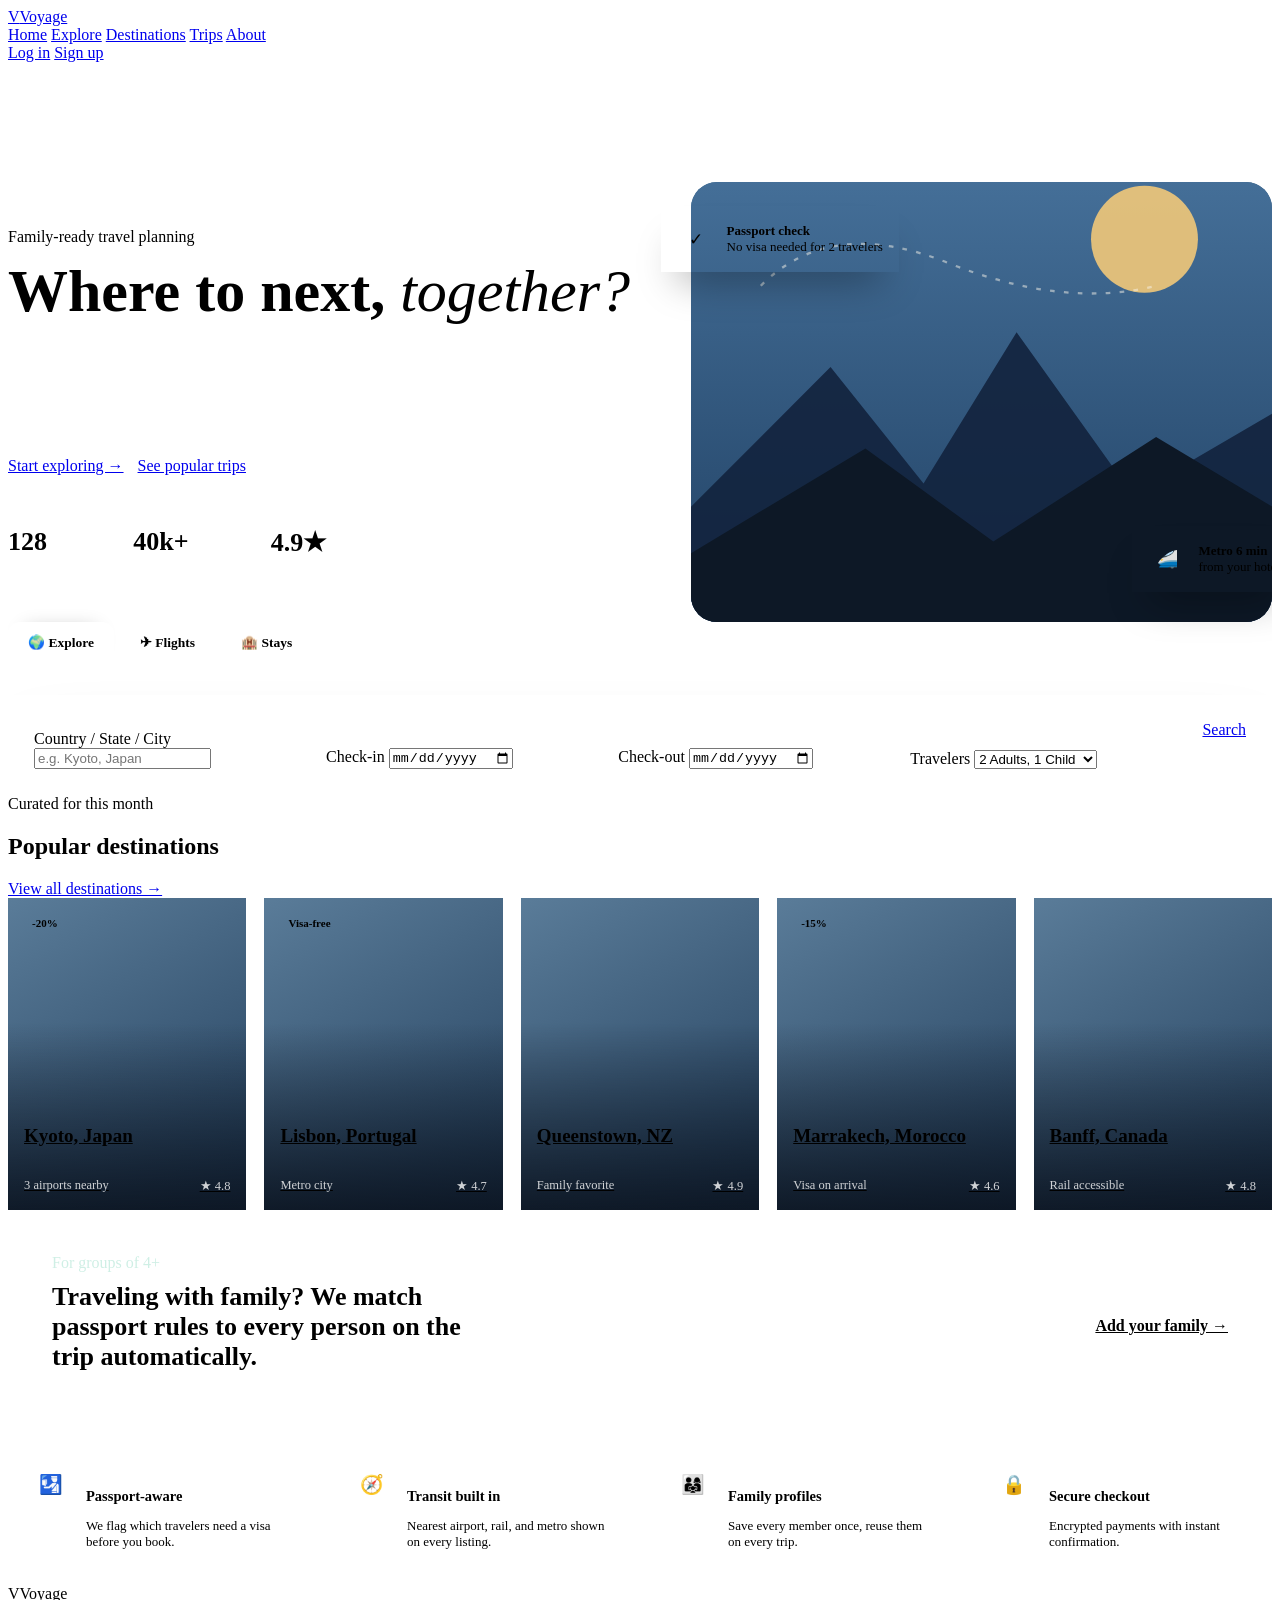
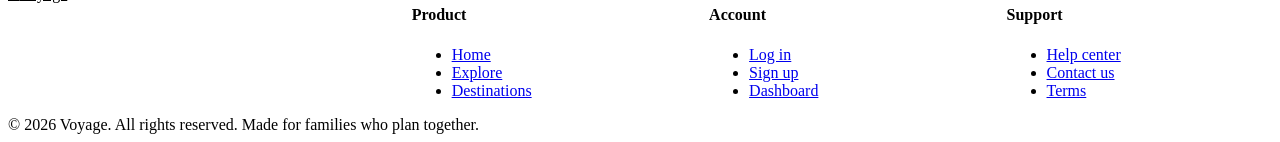
==== templates/index.html @ 645917a4 "Added user provided HTML/CSS templates" ====
<!doctype html>
<html lang="en">
<head>
<meta charset="UTF-8">
<title>Voyage — Plan trips your whole family can use</title>
<meta name="viewport" content="width=device-width, initial-scale=1.0">
<link rel="stylesheet" href="assets/styles.css">
<style>
  .hero{
    position:relative; overflow:hidden;
    background:radial-gradient(120% 100% at 80% 0%, #1B3A5C 0%, var(--ink) 55%, #0D1826 100%);
    color:var(--white); padding:120px 0 0;
  }
  .hero-grid{ display:grid; grid-template-columns:1.05fr .95fr; gap:40px; align-items:center; }
  .hero h1{ font-size:clamp(38px,5vw,60px); line-height:1.04; font-weight:600; }
  .hero h1 em{ font-style:italic; color:var(--coral); font-weight:500; }
  .hero p.lede{ font-size:17px; color:rgba(255,255,255,.68); max-width:440px; margin-top:20px; }
  .hero-cta{ display:flex; gap:14px; margin-top:34px; flex-wrap:wrap; }
  .hero-stats{ display:flex; gap:34px; margin-top:52px; }
  .hero-stats div strong{ display:block; font-family:var(--f-display); font-size:26px; }
  .hero-stats div span{ font-size:12.5px; color:rgba(255,255,255,.55); }

  .hero-art{ position:relative; height:440px; }
  .hero-photo{
    position:absolute; inset:0; border-radius:26px; overflow:hidden;
    background:linear-gradient(160deg,#3E6B8F,#1B3A5C);
  }
  .hero-photo svg{ width:100%; height:100%; }
  .float-card{
    position:absolute; background:var(--white); color:var(--ink);
    border-radius:var(--radius-m); padding:14px 16px; box-shadow:0 24px 40px -18px rgba(0,0,0,.4);
    display:flex; align-items:center; gap:12px; font-size:13px;
  }
  .float-card.f1{ top:24px; left:-30px; }
  .float-card.f2{ bottom:30px; right:-24px; }
  .float-card .dot{ width:38px; height:38px; border-radius:50%; background:var(--teal-soft); color:var(--teal); display:flex; align-items:center; justify-content:center; font-size:17px; }

  /* search panel */
  .search-panel{
    background:var(--white); border-radius:var(--radius-l); box-shadow:0 34px 70px -30px rgba(18,35,61,.4);
    padding:26px; margin-top:70px; position:relative; z-index:5;
    display:grid; grid-template-columns:repeat(4,1fr) auto; gap:16px; align-items:end;
    border:1px solid var(--line);
  }
  .search-tabs{ display:flex; gap:6px; margin-bottom:-52px; }
  .search-tab{
    background:var(--white); color:var(--ink-soft); font-weight:700; font-size:13.5px;
    padding:12px 20px 26px; border-radius:12px 12px 0 0; border:1px solid var(--line); border-bottom:none;
    display:flex; align-items:center; gap:7px;
  }
  .search-tab.active{ color:var(--ink); background:var(--white); box-shadow:0 -10px 20px -18px rgba(0,0,0,.3); }

  .destinations-grid{
    display:grid; grid-template-columns:repeat(5,1fr); gap:18px;
  }
  .dest-card{
    position:relative; border-radius:var(--radius-m); overflow:hidden; height:280px;
    color:var(--white); background:linear-gradient(180deg, transparent 40%, rgba(10,18,30,.88) 100%), linear-gradient(150deg,#5A7C99,#233F5C);
    display:flex; flex-direction:column; justify-content:flex-end; padding:16px;
    transition:transform .3s var(--ease);
  }
  .dest-card:hover{ transform:translateY(-6px); }
  .dest-card .save-badge{
    position:absolute; top:14px; left:14px; background:var(--coral); color:var(--white);
    font-family:var(--f-mono); font-size:11px; font-weight:600; padding:5px 10px; border-radius:100px;
  }
  .dest-card h4{ font-size:19px; }
  .dest-card .meta{ display:flex; justify-content:space-between; align-items:center; margin-top:6px; font-size:12.5px; color:rgba(255,255,255,.8); }

  .promo-strip{
    background:linear-gradient(120deg,var(--teal) 0%, #1F6B5C 100%); color:var(--white);
    border-radius:var(--radius-l); padding:44px; display:flex; justify-content:space-between; align-items:center; gap:30px;
  }
  .promo-strip h3{ font-size:26px; max-width:420px; }

  .trust-row{ display:grid; grid-template-columns:repeat(4,1fr); gap:20px; }
  .trust-item{ display:flex; gap:14px; align-items:flex-start; padding:22px; border:1px solid var(--line); border-radius:var(--radius-m); background:var(--white); }
  .trust-item .ic{ width:42px; height:42px; border-radius:10px; background:var(--paper-2); display:flex; align-items:center; justify-content:center; font-size:19px; flex-shrink:0; }
  .trust-item h5{ font-size:14.5px; margin-bottom:4px; font-family:var(--f-body); }
  .trust-item p{ font-size:13px; color:var(--ink-soft); }

  @media (max-width:980px){
    .hero-grid{ grid-template-columns:1fr; }
    .hero-art{ display:none; }
    .search-panel{ grid-template-columns:1fr 1fr; margin-top:32px; }
    .search-tabs{ display:none; }
    .destinations-grid{ grid-template-columns:repeat(2,1fr); }
    .trust-row{ grid-template-columns:1fr 1fr; }
    .promo-strip{ flex-direction:column; text-align:center; }
  }
</style>
</head>
<body>

<nav class="nav">
  <div class="nav-inner">
    <a href="index.html" class="brand"><span class="mark">V</span>Voyage</a>
    <div class="nav-links">
      <a href="index.html" class="active">Home</a>
      <a href="search-results.html">Explore</a>
      <a href="destination-details.html">Destinations</a>
      <a href="#">Trips</a>
      <a href="#">About</a>
    </div>
    <div class="nav-actions">
      <a href="login.html" class="btn btn-ghost btn-sm">Log in</a>
      <a href="signup.html" class="btn btn-primary btn-sm">Sign up</a>
    </div>
  </div>
</nav>

<header class="hero">
  <div class="container">
    <div class="hero-grid">
      <div>
        <span class="eyebrow">Family-ready travel planning</span>
        <h1 style="margin-top:14px;">Where to next, <em>together?</em></h1>
        <p class="lede">Search any city, country, or landmark and get transit routes, family-friendly stays, and passport requirements bundled into one trip.</p>
        <div class="hero-cta">
          <a href="search-results.html" class="btn btn-primary">Start exploring →</a>
          <a href="#popular" class="btn btn-outline-light">See popular trips</a>
        </div>
        <div class="hero-stats">
          <div><strong>128</strong><span>Countries covered</span></div>
          <div><strong>40k+</strong><span>Family trips planned</span></div>
          <div><strong>4.9★</strong><span>Traveler rating</span></div>
        </div>
      </div>
      <div class="hero-art">
        <div class="hero-photo">
          <svg viewBox="0 0 500 500" preserveAspectRatio="xMidYMid slice">
            <defs>
              <linearGradient id="sky" x1="0" y1="0" x2="0" y2="1">
                <stop offset="0%" stop-color="#4A76A0"/>
                <stop offset="100%" stop-color="#1B3A5C"/>
              </linearGradient>
            </defs>
            <rect width="500" height="500" fill="url(#sky)"/>
            <polygon points="0,340 120,220 200,320 280,190 380,330 500,260 500,500 0,500" fill="#12233D" opacity="0.9"/>
            <polygon points="0,380 150,290 260,370 400,280 500,340 500,500 0,500" fill="#0D1826"/>
            <circle cx="390" cy="110" r="46" fill="#F1C879" opacity="0.9"/>
            <g opacity="0.5" stroke="#F7F3EA" stroke-width="2" fill="none">
              <path d="M60 150 Q120 90 220 130 T400 150" stroke-dasharray="4 8"/>
            </g>
          </svg>
        </div>
        <div class="float-card f1"><div class="dot">✓</div><div><strong>Passport check</strong><br>No visa needed for 2 travelers</div></div>
        <div class="float-card f2"><div class="dot">🚄</div><div><strong>Metro 6 min</strong><br>from your hotel</div></div>
      </div>
    </div>

    <div class="search-tabs">
      <div class="search-tab active">🌍 Explore</div>
      <div class="search-tab">✈ Flights</div>
      <div class="search-tab">🏨 Stays</div>
    </div>
    <div class="search-panel">
      <div class="field">
        <label>Country / State / City</label>
        <input type="text" placeholder="e.g. Kyoto, Japan">
      </div>
      <div class="field">
        <label>Check-in</label>
        <input type="date">
      </div>
      <div class="field">
        <label>Check-out</label>
        <input type="date">
      </div>
      <div class="field">
        <label>Travelers</label>
        <select><option>2 Adults, 1 Child</option><option>1 Adult</option><option>Add family group</option></select>
      </div>
      <a href="search-results.html" class="btn btn-primary" style="height:48px;">Search</a>
    </div>
  </div>
</header>

<main>
  <section class="section" id="popular">
    <div class="container">
      <div class="section-head">
        <div>
          <span class="eyebrow">Curated for this month</span>
          <h2>Popular destinations</h2>
        </div>
        <a href="search-results.html" class="more">View all destinations →</a>
      </div>
      <div class="destinations-grid">
        <a class="dest-card" href="destination-details.html"><span class="save-badge">-20%</span><h4>Kyoto, Japan</h4><div class="meta"><span>3 airports nearby</span><span class="rating">★ 4.8</span></div></a>
        <a class="dest-card" href="destination-details.html"><span class="save-badge">Visa-free</span><h4>Lisbon, Portugal</h4><div class="meta"><span>Metro city</span><span class="rating">★ 4.7</span></div></a>
        <a class="dest-card" href="destination-details.html"><h4>Queenstown, NZ</h4><div class="meta"><span>Family favorite</span><span class="rating">★ 4.9</span></div></a>
        <a class="dest-card" href="destination-details.html"><span class="save-badge">-15%</span><h4>Marrakech, Morocco</h4><div class="meta"><span>Visa on arrival</span><span class="rating">★ 4.6</span></div></a>
        <a class="dest-card" href="destination-details.html"><h4>Banff, Canada</h4><div class="meta"><span>Rail accessible</span><span class="rating">★ 4.8</span></div></a>
      </div>
    </div>
  </section>

  <section class="section-tight">
    <div class="container">
      <div class="promo-strip">
        <div>
          <span class="eyebrow" style="color:#CFEFE5;">For groups of 4+</span>
          <h3 style="margin-top:10px;">Traveling with family? We match passport rules to every person on the trip automatically.</h3>
        </div>
        <a href="signup.html" class="btn" style="background:var(--white); color:var(--teal); font-weight:800;">Add your family →</a>
      </div>
    </div>
  </section>

  <section class="section-tight">
    <div class="container">
      <div class="trust-row">
        <div class="trust-item"><div class="ic">🛂</div><div><h5>Passport-aware</h5><p>We flag which travelers need a visa before you book.</p></div></div>
        <div class="trust-item"><div class="ic">🧭</div><div><h5>Transit built in</h5><p>Nearest airport, rail, and metro shown on every listing.</p></div></div>
        <div class="trust-item"><div class="ic">👨‍👩‍👧</div><div><h5>Family profiles</h5><p>Save every member once, reuse them on every trip.</p></div></div>
        <div class="trust-item"><div class="ic">🔒</div><div><h5>Secure checkout</h5><p>Encrypted payments with instant confirmation.</p></div></div>
      </div>
    </div>
  </section>
</main>

<footer class="footer">
  <div class="container" style="display:grid; grid-template-columns:1.4fr 1fr 1fr 1fr; gap:32px;">
    <div>
      <a href="index.html" class="brand" style="color:var(--white);"><span class="mark">V</span>Voyage</a>
      <p style="margin-top:14px; font-size:13.5px; max-width:260px; color:rgba(255,255,255,.55);">Trip planning that accounts for every passport in your family.</p>
    </div>
    <div><h4>Product</h4><ul><li><a href="index.html">Home</a></li><li><a href="search-results.html">Explore</a></li><li><a href="destination-details.html">Destinations</a></li></ul></div>
    <div><h4>Account</h4><ul><li><a href="login.html">Log in</a></li><li><a href="signup.html">Sign up</a></li><li><a href="dashboard.html">Dashboard</a></li></ul></div>
    <div><h4>Support</h4><ul><li><a href="#">Help center</a></li><li><a href="#">Contact us</a></li><li><a href="#">Terms</a></li></ul></div>
  </div>
  <div class="container footer-bottom">
    <span>© 2026 Voyage. All rights reserved.</span>
    <span>Made for families who plan together.</span>
  </div>
</footer>

</body>
</html>
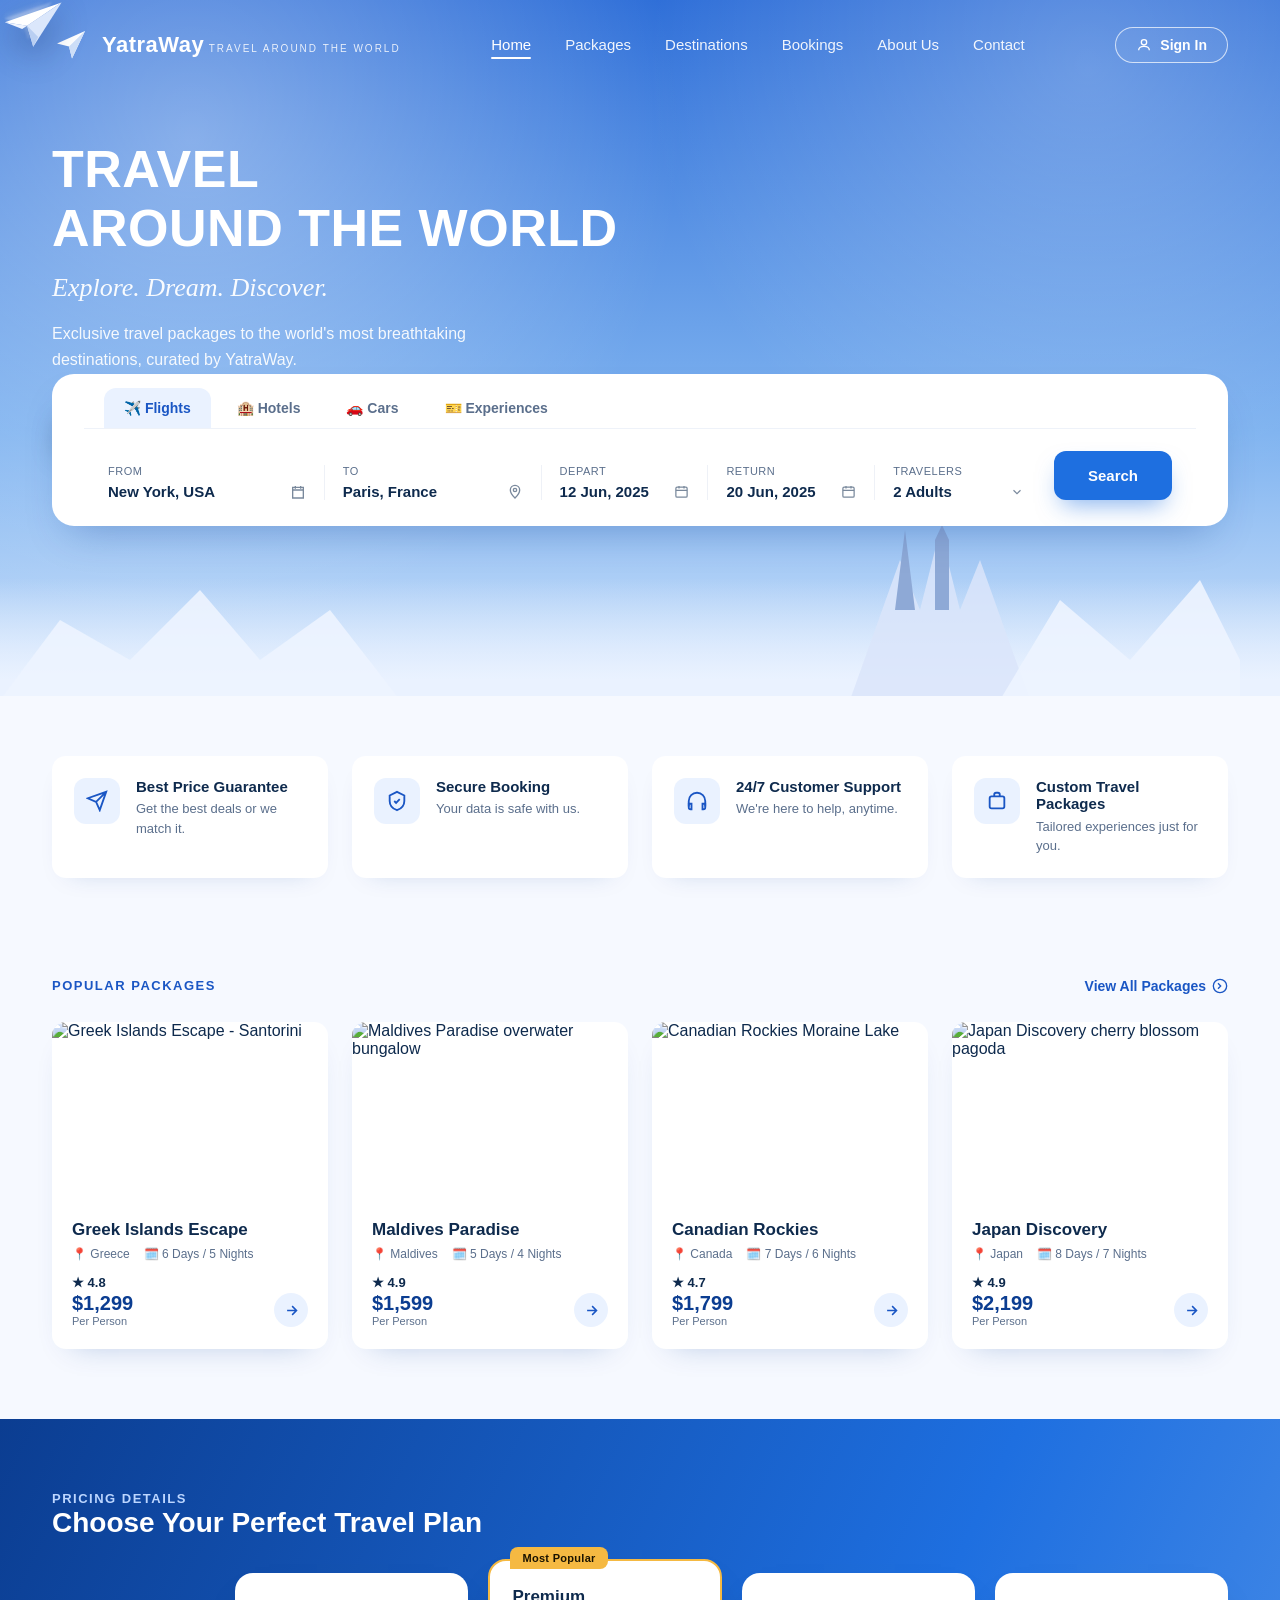
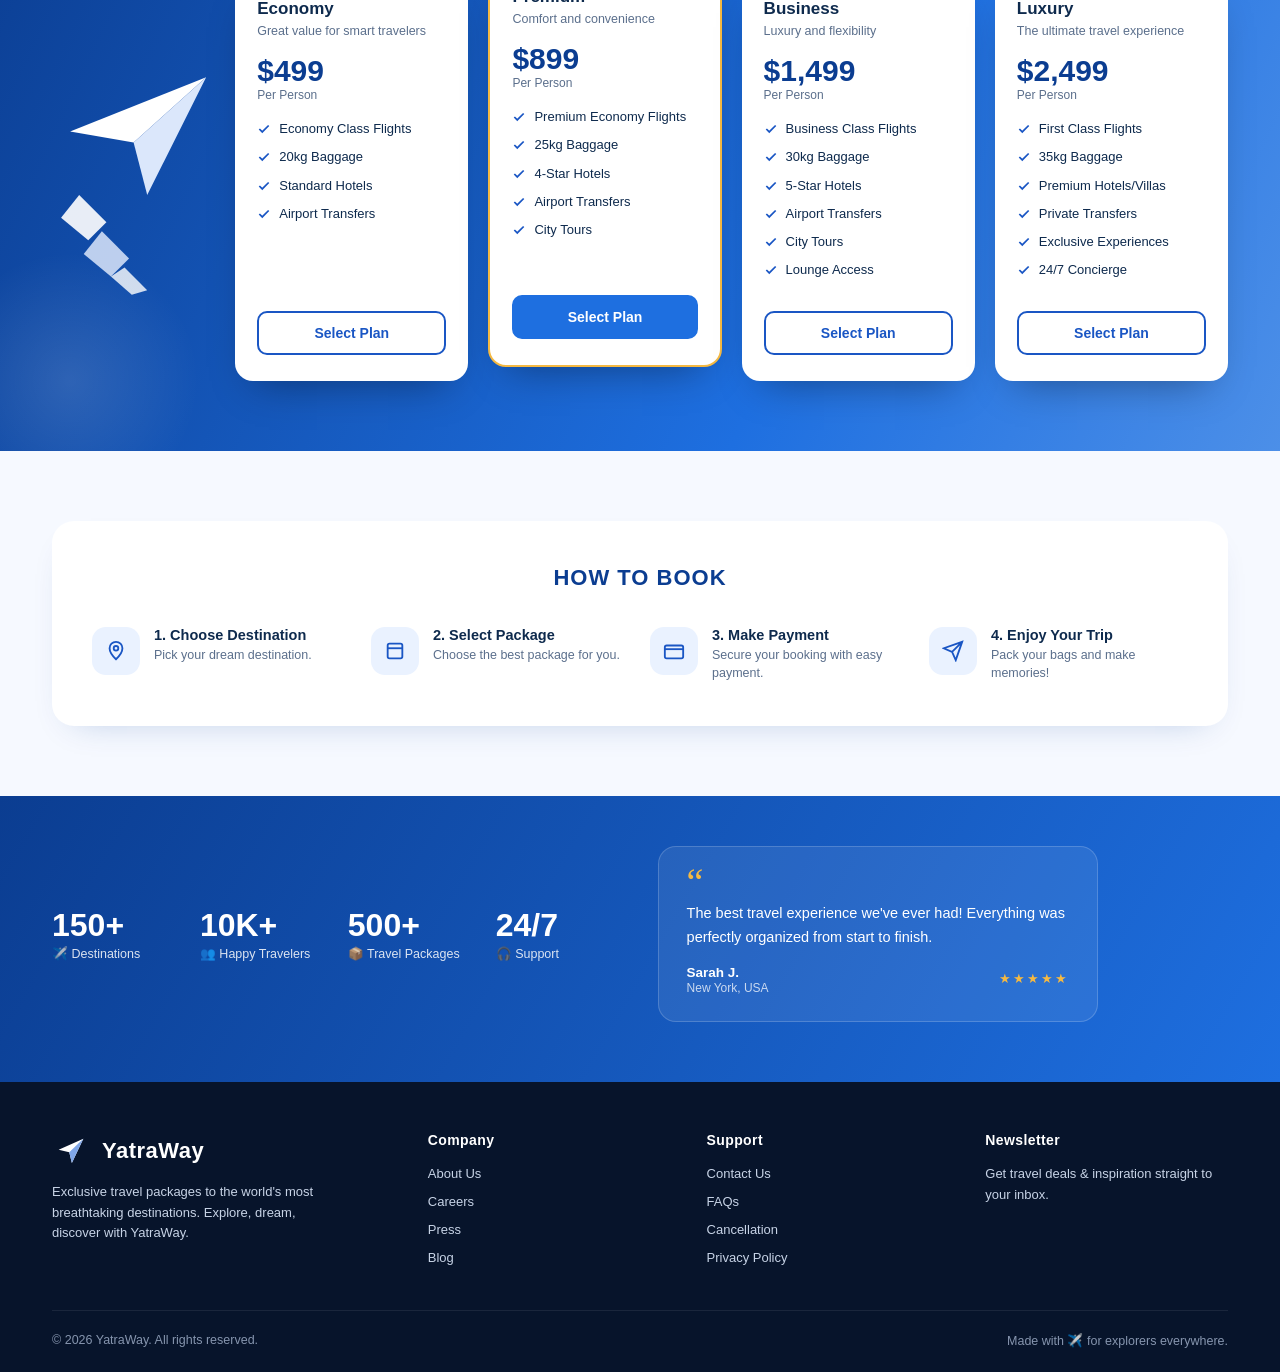
==== commit e39973a0: "Update index.html and add booking.html" ====
--- a/templates/index.html
+++ b/templates/index.html
@@ -1,240 +1,1776 @@
-<!doctype html>
+<!DOCTYPE html>
 <html lang="en">
+
 <head>
-<meta charset="UTF-8">
-<title>Voyage — Plan trips your whole family can use</title>
-<meta name="viewport" content="width=device-width, initial-scale=1.0">
-<link rel="stylesheet" href="assets/styles.css">
-<style>
-  .hero{
-    position:relative; overflow:hidden;
-    background:radial-gradient(120% 100% at 80% 0%, #1B3A5C 0%, var(--ink) 55%, #0D1826 100%);
-    color:var(--white); padding:120px 0 0;
-  }
-  .hero-grid{ display:grid; grid-template-columns:1.05fr .95fr; gap:40px; align-items:center; }
-  .hero h1{ font-size:clamp(38px,5vw,60px); line-height:1.04; font-weight:600; }
-  .hero h1 em{ font-style:italic; color:var(--coral); font-weight:500; }
-  .hero p.lede{ font-size:17px; color:rgba(255,255,255,.68); max-width:440px; margin-top:20px; }
-  .hero-cta{ display:flex; gap:14px; margin-top:34px; flex-wrap:wrap; }
-  .hero-stats{ display:flex; gap:34px; margin-top:52px; }
-  .hero-stats div strong{ display:block; font-family:var(--f-display); font-size:26px; }
-  .hero-stats div span{ font-size:12.5px; color:rgba(255,255,255,.55); }
-
-  .hero-art{ position:relative; height:440px; }
-  .hero-photo{
-    position:absolute; inset:0; border-radius:26px; overflow:hidden;
-    background:linear-gradient(160deg,#3E6B8F,#1B3A5C);
-  }
-  .hero-photo svg{ width:100%; height:100%; }
-  .float-card{
-    position:absolute; background:var(--white); color:var(--ink);
-    border-radius:var(--radius-m); padding:14px 16px; box-shadow:0 24px 40px -18px rgba(0,0,0,.4);
-    display:flex; align-items:center; gap:12px; font-size:13px;
-  }
-  .float-card.f1{ top:24px; left:-30px; }
-  .float-card.f2{ bottom:30px; right:-24px; }
-  .float-card .dot{ width:38px; height:38px; border-radius:50%; background:var(--teal-soft); color:var(--teal); display:flex; align-items:center; justify-content:center; font-size:17px; }
-
-  /* search panel */
-  .search-panel{
-    background:var(--white); border-radius:var(--radius-l); box-shadow:0 34px 70px -30px rgba(18,35,61,.4);
-    padding:26px; margin-top:70px; position:relative; z-index:5;
-    display:grid; grid-template-columns:repeat(4,1fr) auto; gap:16px; align-items:end;
-    border:1px solid var(--line);
-  }
-  .search-tabs{ display:flex; gap:6px; margin-bottom:-52px; }
-  .search-tab{
-    background:var(--white); color:var(--ink-soft); font-weight:700; font-size:13.5px;
-    padding:12px 20px 26px; border-radius:12px 12px 0 0; border:1px solid var(--line); border-bottom:none;
-    display:flex; align-items:center; gap:7px;
-  }
-  .search-tab.active{ color:var(--ink); background:var(--white); box-shadow:0 -10px 20px -18px rgba(0,0,0,.3); }
-
-  .destinations-grid{
-    display:grid; grid-template-columns:repeat(5,1fr); gap:18px;
-  }
-  .dest-card{
-    position:relative; border-radius:var(--radius-m); overflow:hidden; height:280px;
-    color:var(--white); background:linear-gradient(180deg, transparent 40%, rgba(10,18,30,.88) 100%), linear-gradient(150deg,#5A7C99,#233F5C);
-    display:flex; flex-direction:column; justify-content:flex-end; padding:16px;
-    transition:transform .3s var(--ease);
-  }
-  .dest-card:hover{ transform:translateY(-6px); }
-  .dest-card .save-badge{
-    position:absolute; top:14px; left:14px; background:var(--coral); color:var(--white);
-    font-family:var(--f-mono); font-size:11px; font-weight:600; padding:5px 10px; border-radius:100px;
-  }
-  .dest-card h4{ font-size:19px; }
-  .dest-card .meta{ display:flex; justify-content:space-between; align-items:center; margin-top:6px; font-size:12.5px; color:rgba(255,255,255,.8); }
-
-  .promo-strip{
-    background:linear-gradient(120deg,var(--teal) 0%, #1F6B5C 100%); color:var(--white);
-    border-radius:var(--radius-l); padding:44px; display:flex; justify-content:space-between; align-items:center; gap:30px;
-  }
-  .promo-strip h3{ font-size:26px; max-width:420px; }
-
-  .trust-row{ display:grid; grid-template-columns:repeat(4,1fr); gap:20px; }
-  .trust-item{ display:flex; gap:14px; align-items:flex-start; padding:22px; border:1px solid var(--line); border-radius:var(--radius-m); background:var(--white); }
-  .trust-item .ic{ width:42px; height:42px; border-radius:10px; background:var(--paper-2); display:flex; align-items:center; justify-content:center; font-size:19px; flex-shrink:0; }
-  .trust-item h5{ font-size:14.5px; margin-bottom:4px; font-family:var(--f-body); }
-  .trust-item p{ font-size:13px; color:var(--ink-soft); }
-
-  @media (max-width:980px){
-    .hero-grid{ grid-template-columns:1fr; }
-    .hero-art{ display:none; }
-    .search-panel{ grid-template-columns:1fr 1fr; margin-top:32px; }
-    .search-tabs{ display:none; }
-    .destinations-grid{ grid-template-columns:repeat(2,1fr); }
-    .trust-row{ grid-template-columns:1fr 1fr; }
-    .promo-strip{ flex-direction:column; text-align:center; }
-  }
-</style>
+  <meta charset="UTF-8">
+  <meta name="viewport" content="width=device-width, initial-scale=1.0">
+  <title>YatraWay — Travel Around the World</title>
+  <style>
+    :root {
+      --blue-deep: #0b3d91;
+      --blue: #1a56c4;
+      --blue-bright: #1e6fe0;
+      --blue-light: #eaf2ff;
+      --sky-top: #2f6fd8;
+      --sky-bottom: #7fb3f0;
+      --white: #ffffff;
+      --ink: #0e2a4d;
+      --ink-soft: #5b6f8c;
+      --gold: #f5b942;
+      --radius-lg: 22px;
+      --radius-md: 14px;
+      --shadow: 0 20px 40px -18px rgba(11, 61, 145, 0.35);
+      --font-display: 'Poppins', 'Segoe UI', sans-serif;
+      --font-body: 'Inter', 'Segoe UI', sans-serif;
+    }
+
+    * {
+      box-sizing: border-box;
+      margin: 0;
+      padding: 0;
+    }
+
+    html {
+      scroll-behavior: smooth;
+    }
+
+    body {
+      font-family: var(--font-body);
+      color: var(--ink);
+      background: #f6f9ff;
+      -webkit-font-smoothing: antialiased;
+      overflow-x: hidden;
+    }
+
+    img {
+      max-width: 100%;
+      display: block;
+    }
+
+    a {
+      text-decoration: none;
+      color: inherit;
+    }
+
+    ul {
+      list-style: none;
+    }
+
+    button {
+      font-family: inherit;
+      cursor: pointer;
+      border: none;
+    }
+
+    /* ============ GLOBAL PAPER PLANE — flies across the whole page ============ */
+    .page-plane-layer {
+      position: fixed;
+      inset: 0;
+      pointer-events: none;
+      z-index: 200;
+      overflow: hidden;
+    }
+
+    .page-plane {
+      position: absolute;
+      top: 0;
+      left: 0;
+      width: 64px;
+      animation: flyAcrossPage 18s linear infinite;
+      will-change: transform;
+    }
+
+    .page-plane .plane-inner {
+      animation: planeBank 1.3s ease-in-out infinite;
+      transform-origin: 50% 50%;
+    }
+
+    .page-plane.main {
+      filter: drop-shadow(0 12px 16px rgba(11, 30, 70, 0.35));
+    }
+
+    .page-plane.ghost1 {
+      width: 54px;
+      opacity: 0.32;
+      filter: blur(1px);
+      animation-delay: -0.55s;
+    }
+
+    .page-plane.ghost2 {
+      width: 46px;
+      opacity: 0.14;
+      filter: blur(2px);
+      animation-delay: -1.05s;
+    }
+
+    @keyframes flyAcrossPage {
+      0% {
+        transform: translate(-16vw, 78vh) rotate(-20deg) scale(0.55);
+        opacity: 0;
+      }
+
+      8% {
+        opacity: 1;
+      }
+
+      28% {
+        transform: translate(28vw, 18vh) rotate(8deg) scale(0.95);
+      }
+
+      50% {
+        transform: translate(58vw, 52vh) rotate(-12deg) scale(1.05);
+      }
+
+      72% {
+        transform: translate(84vw, 12vh) rotate(10deg) scale(0.9);
+      }
+
+      92% {
+        opacity: 1;
+      }
+
+      100% {
+        transform: translate(118vw, 68vh) rotate(-16deg) scale(0.5);
+        opacity: 0;
+      }
+    }
+
+    @keyframes planeBank {
+
+      0%,
+      100% {
+        transform: rotate(0deg) translateY(0);
+      }
+
+      50% {
+        transform: rotate(5deg) translateY(-3px);
+      }
+    }
+
+    @media (max-width:640px) {
+      .page-plane {
+        width: 46px;
+      }
+
+      .page-plane.ghost1 {
+        width: 38px;
+      }
+
+      .page-plane.ghost2 {
+        width: 32px;
+      }
+    }
+
+    @media (prefers-reduced-motion: reduce) {
+
+      .page-plane,
+      .page-plane .plane-inner {
+        animation: none;
+        display: none;
+      }
+    }
+
+    .container {
+      width: 100%;
+      max-width: 1240px;
+      margin: 0 auto;
+      padding: 0 32px;
+    }
+
+    h1,
+    h2,
+    h3,
+    h4 {
+      font-family: var(--font-display);
+      font-weight: 700;
+      line-height: 1.15;
+    }
+
+    /* ---------- HERO ---------- */
+    .hero {
+      position: relative;
+      background:
+        linear-gradient(180deg, var(--sky-top) 0%, var(--sky-bottom) 62%, #cfe3fb 100%);
+      padding-bottom: 170px;
+      overflow: hidden;
+    }
+
+    .hero::before {
+      content: "";
+      position: absolute;
+      inset: 0;
+      background-image: radial-gradient(circle at 15% 20%, rgba(255, 255, 255, 0.35) 0, transparent 40%),
+        radial-gradient(circle at 85% 10%, rgba(255, 255, 255, 0.25) 0, transparent 35%);
+      pointer-events: none;
+    }
+
+    /* Navbar */
+    .navbar {
+      display: flex;
+      align-items: center;
+      justify-content: space-between;
+      padding: 26px 32px 10px;
+      max-width: 1240px;
+      margin: 0 auto;
+      position: relative;
+      z-index: 5;
+    }
+
+    .brand {
+      display: flex;
+      align-items: center;
+      gap: 12px;
+      color: #fff;
+    }
+
+    .brand .logo-mark {
+      width: 38px;
+      height: 38px;
+      display: flex;
+      align-items: center;
+      justify-content: center;
+    }
+
+    .brand-text .name {
+      font-family: var(--font-display);
+      font-size: 22px;
+      font-weight: 700;
+      letter-spacing: 0.5px;
+      line-height: 1;
+    }
+
+    .brand-text .tagline {
+      font-size: 10px;
+      letter-spacing: 2px;
+      opacity: 0.85;
+      text-transform: uppercase;
+    }
+
+    .nav-links {
+      display: flex;
+      align-items: center;
+      gap: 34px;
+    }
+
+    .nav-links a {
+      color: #fff;
+      font-size: 15px;
+      font-weight: 500;
+      opacity: 0.92;
+      position: relative;
+      padding-bottom: 6px;
+    }
+
+    .nav-links a.active {
+      opacity: 1;
+    }
+
+    .nav-links a.active::after {
+      content: "";
+      position: absolute;
+      left: 0;
+      right: 0;
+      bottom: 0;
+      height: 2px;
+      background: #fff;
+      border-radius: 2px;
+    }
+
+    .signin-btn {
+      display: flex;
+      align-items: center;
+      gap: 8px;
+      color: #fff;
+      border: 1.5px solid rgba(255, 255, 255, 0.7);
+      padding: 9px 20px;
+      border-radius: 30px;
+      font-size: 14px;
+      font-weight: 600;
+      background: rgba(255, 255, 255, 0.05);
+      transition: background .2s ease;
+    }
+
+    .signin-btn:hover {
+      background: rgba(255, 255, 255, 0.18);
+    }
+
+    .nav-toggle {
+      display: none;
+      flex-direction: column;
+      gap: 5px;
+      background: none;
+      padding: 6px;
+    }
+
+    .nav-toggle span {
+      width: 24px;
+      height: 2px;
+      background: #fff;
+      border-radius: 2px;
+    }
+
+    /* Hero content */
+    .hero-inner {
+      position: relative;
+      max-width: 1240px;
+      margin: 0 auto;
+      padding: 50px 32px 0;
+      display: grid;
+      grid-template-columns: 1.05fr 1fr;
+      gap: 20px;
+      align-items: center;
+      z-index: 4;
+    }
+
+    .hero-copy {
+      color: #fff;
+    }
+
+    .hero-copy h1 {
+      font-size: 52px;
+      letter-spacing: 0.5px;
+      text-transform: uppercase;
+    }
+
+    .hero-copy .script {
+      font-family: 'Brush Script MT', cursive;
+      font-style: italic;
+      font-weight: 400;
+      font-size: 26px;
+      margin: 14px 0 18px;
+      opacity: 0.95;
+    }
+
+    .hero-copy p.lead {
+      font-size: 16px;
+      line-height: 1.6;
+      max-width: 420px;
+      opacity: 0.92;
+      margin-bottom: 30px;
+    }
+
+    .explore-btn {
+      display: inline-flex;
+      align-items: center;
+      gap: 10px;
+      background: #fff;
+      color: var(--blue-deep);
+      padding: 15px 26px;
+      border-radius: 10px;
+      font-weight: 700;
+      font-size: 14px;
+      letter-spacing: 0.3px;
+      box-shadow: 0 14px 30px -10px rgba(0, 0, 0, 0.35);
+      transition: transform .2s ease;
+    }
+
+    .explore-btn:hover {
+      transform: translateY(-3px);
+    }
+
+    /* Origami plane + landmarks scene */
+    .hero-scene {
+      position: relative;
+      height: 340px;
+      overflow: visible;
+    }
+
+    .landmarks-strip {
+      position: absolute;
+      left: 0;
+      right: 0;
+      bottom: -4px;
+      height: 230px;
+      z-index: 3;
+      pointer-events: none;
+    }
+
+    .clouds-layer {
+      position: absolute;
+      left: 0;
+      right: 0;
+      bottom: -2px;
+      height: 120px;
+      background: linear-gradient(180deg, rgba(255, 255, 255, 0) 0%, #eaf2ff 85%);
+      z-index: 2;
+    }
+
+    /* Search widget */
+    .search-widget {
+      position: relative;
+      z-index: 10;
+      max-width: 1176px;
+      margin: -90px auto 0;
+      background: #fff;
+      border-radius: var(--radius-lg);
+      box-shadow: var(--shadow);
+      overflow: hidden;
+    }
+
+    .search-tabs {
+      display: flex;
+      gap: 6px;
+      padding: 14px 20px 0;
+      border-bottom: 1px solid #eef2f9;
+    }
+
+    .search-tabs button {
+      display: flex;
+      align-items: center;
+      gap: 8px;
+      background: none;
+      padding: 12px 20px;
+      font-size: 14px;
+      font-weight: 600;
+      color: var(--ink-soft);
+      border-radius: 12px 12px 0 0;
+    }
+
+    .search-tabs button.active {
+      color: var(--blue);
+      background: var(--blue-light);
+    }
+
+    .search-fields {
+      display: grid;
+      grid-template-columns: 1.3fr 1.3fr 1fr 1fr 1fr auto;
+      gap: 0;
+      align-items: end;
+      padding: 22px 24px 26px;
+    }
+
+    .field {
+      padding: 0 18px;
+      border-right: 1px solid #eef1f7;
+    }
+
+    .field:first-child {
+      padding-left: 0;
+    }
+
+    .field label {
+      display: block;
+      font-size: 11px;
+      text-transform: uppercase;
+      letter-spacing: 0.5px;
+      color: var(--ink-soft);
+      margin-bottom: 6px;
+    }
+
+    .field .value {
+      display: flex;
+      align-items: center;
+      justify-content: space-between;
+      gap: 8px;
+      font-weight: 600;
+      font-size: 15px;
+      color: var(--ink);
+    }
+
+    .field .value svg {
+      flex-shrink: 0;
+      opacity: 0.55;
+    }
+
+    .search-btn {
+      background: var(--blue-bright);
+      color: #fff;
+      font-weight: 700;
+      font-size: 15px;
+      padding: 16px 34px;
+      border-radius: 12px;
+      margin-left: 12px;
+      white-space: nowrap;
+      box-shadow: 0 12px 24px -8px rgba(30, 111, 224, 0.55);
+      transition: background .2s ease;
+    }
+
+    .search-btn:hover {
+      background: var(--blue-deep);
+    }
+
+    /* ---------- FEATURES STRIP ---------- */
+    .features {
+      padding: 60px 0 30px;
+    }
+
+    .features-grid {
+      display: grid;
+      grid-template-columns: repeat(4, 1fr);
+      gap: 24px;
+    }
+
+    .feature-card {
+      display: flex;
+      gap: 16px;
+      align-items: flex-start;
+      background: #fff;
+      padding: 22px;
+      border-radius: var(--radius-md);
+      box-shadow: 0 10px 25px -18px rgba(11, 61, 145, 0.25);
+    }
+
+    .feature-icon {
+      width: 46px;
+      height: 46px;
+      flex-shrink: 0;
+      border-radius: 12px;
+      background: var(--blue-light);
+      display: flex;
+      align-items: center;
+      justify-content: center;
+      color: var(--blue);
+    }
+
+    .feature-card h4 {
+      font-size: 15px;
+      margin-bottom: 4px;
+    }
+
+    .feature-card p {
+      font-size: 13px;
+      color: var(--ink-soft);
+      line-height: 1.5;
+    }
+
+    /* ---------- SECTION HEADERS ---------- */
+    .section-head {
+      display: flex;
+      align-items: center;
+      justify-content: space-between;
+      margin-bottom: 28px;
+    }
+
+    .eyebrow {
+      font-size: 13px;
+      font-weight: 700;
+      letter-spacing: 1.5px;
+      color: var(--blue);
+      text-transform: uppercase;
+    }
+
+    .view-all {
+      font-size: 14px;
+      font-weight: 600;
+      color: var(--blue);
+      display: flex;
+      align-items: center;
+      gap: 6px;
+    }
+
+    /* ---------- PACKAGES ---------- */
+    .packages {
+      padding: 70px 0;
+    }
+
+    .packages-grid {
+      display: grid;
+      grid-template-columns: repeat(4, 1fr);
+      gap: 24px;
+    }
+
+    .package-card {
+      background: #fff;
+      border-radius: var(--radius-md);
+      overflow: hidden;
+      box-shadow: 0 14px 30px -20px rgba(11, 61, 145, 0.3);
+      transition: transform .25s ease, box-shadow .25s ease;
+    }
+
+    .package-card:hover {
+      transform: translateY(-6px);
+      box-shadow: 0 22px 36px -18px rgba(11, 61, 145, 0.4);
+    }
+
+    .package-media {
+      height: 180px;
+      overflow: hidden;
+    }
+
+    .package-media img {
+      width: 100%;
+      height: 100%;
+      object-fit: cover;
+      transition: transform .4s ease;
+    }
+
+    .package-card:hover .package-media img {
+      transform: scale(1.08);
+    }
+
+    .package-body {
+      padding: 18px 20px 22px;
+    }
+
+    .package-body h3 {
+      font-size: 17px;
+      margin-bottom: 8px;
+    }
+
+    .package-meta {
+      display: flex;
+      gap: 14px;
+      font-size: 12px;
+      color: var(--ink-soft);
+      margin-bottom: 14px;
+    }
+
+    .package-meta span {
+      display: flex;
+      align-items: center;
+      gap: 5px;
+    }
+
+    .package-foot {
+      display: flex;
+      align-items: flex-end;
+      justify-content: space-between;
+    }
+
+    .package-price {
+      font-size: 20px;
+      font-weight: 800;
+      color: var(--blue-deep);
+    }
+
+    .package-price small {
+      display: block;
+      font-size: 11px;
+      font-weight: 500;
+      color: var(--ink-soft);
+    }
+
+    .package-rating {
+      font-size: 13px;
+      font-weight: 700;
+      color: var(--ink);
+      display: flex;
+      align-items: center;
+      gap: 4px;
+      margin-bottom: 2px;
+    }
+
+    .package-arrow {
+      width: 34px;
+      height: 34px;
+      border-radius: 50%;
+      background: var(--blue-light);
+      color: var(--blue);
+      display: flex;
+      align-items: center;
+      justify-content: center;
+      transition: background .2s ease, color .2s ease;
+    }
+
+    .package-card:hover .package-arrow {
+      background: var(--blue);
+      color: #fff;
+    }
+
+    /* ---------- PRICING ---------- */
+    .pricing {
+      position: relative;
+      padding: 70px 0;
+      background: linear-gradient(115deg, var(--blue-deep) 0%, var(--blue-bright) 65%, #4c8fe8 100%);
+      overflow: hidden;
+    }
+
+    .pricing::before {
+      content: "";
+      position: absolute;
+      left: -60px;
+      bottom: -60px;
+      width: 260px;
+      height: 260px;
+      background: radial-gradient(circle, rgba(255, 255, 255, 0.12), transparent 70%);
+    }
+
+    .pricing-head {
+      color: #fff;
+      margin-bottom: 34px;
+    }
+
+    .pricing-head .eyebrow {
+      color: #bcd6ff;
+    }
+
+    .pricing-head h2 {
+      font-size: 28px;
+    }
+
+    .pricing-layout {
+      display: grid;
+      grid-template-columns: 0.7fr repeat(4, 1fr);
+      gap: 20px;
+      align-items: stretch;
+    }
+
+    .pricing-art {
+      display: flex;
+      align-items: center;
+      justify-content: center;
+    }
+
+    .pricing-art svg {
+      width: 100%;
+      max-width: 180px;
+    }
+
+    .price-card {
+      background: #fff;
+      border-radius: 18px;
+      padding: 26px 22px;
+      display: flex;
+      flex-direction: column;
+      box-shadow: 0 20px 40px -20px rgba(0, 0, 0, 0.4);
+      position: relative;
+    }
+
+    .price-card.popular {
+      transform: translateY(-14px);
+      border: 2px solid var(--gold);
+    }
+
+    .popular-tag {
+      position: absolute;
+      top: -14px;
+      left: 20px;
+      background: var(--gold);
+      color: #1a1300;
+      font-size: 11px;
+      font-weight: 700;
+      padding: 5px 12px;
+      border-radius: 8px 8px 8px 0;
+      letter-spacing: 0.3px;
+    }
+
+    .price-card h4 {
+      font-size: 17px;
+      margin-bottom: 4px;
+    }
+
+    .price-card .plan-desc {
+      font-size: 12.5px;
+      color: var(--ink-soft);
+      margin-bottom: 16px;
+      line-height: 1.4;
+    }
+
+    .price-card .amount {
+      font-size: 30px;
+      font-weight: 800;
+      color: var(--blue-deep);
+      line-height: 1;
+      margin-bottom: 2px;
+    }
+
+    .price-card .per {
+      font-size: 12px;
+      color: var(--ink-soft);
+      margin-bottom: 18px;
+    }
+
+    .price-card ul {
+      margin-bottom: 22px;
+      flex-grow: 1;
+    }
+
+    .price-card ul li {
+      display: flex;
+      align-items: flex-start;
+      gap: 8px;
+      font-size: 13px;
+      color: var(--ink);
+      margin-bottom: 10px;
+      line-height: 1.4;
+    }
+
+    .price-card ul li svg {
+      flex-shrink: 0;
+      margin-top: 2px;
+      color: var(--blue);
+    }
+
+    .plan-btn {
+      width: 100%;
+      padding: 12px;
+      border-radius: 10px;
+      font-weight: 700;
+      font-size: 14px;
+      border: 2px solid var(--blue);
+      background: #fff;
+      color: var(--blue);
+      transition: all .2s ease;
+    }
+
+    .plan-btn.filled {
+      background: var(--blue-bright);
+      color: #fff;
+      border-color: var(--blue-bright);
+    }
+
+    .plan-btn:hover {
+      background: var(--blue);
+      color: #fff;
+    }
+
+    /* ---------- HOW TO BOOK ---------- */
+    .how-to-book {
+      padding: 70px 0;
+    }
+
+    .how-card {
+      background: #fff;
+      border-radius: var(--radius-lg);
+      padding: 44px 40px;
+      box-shadow: 0 14px 34px -22px rgba(11, 61, 145, 0.3);
+    }
+
+    .how-card h2 {
+      text-align: center;
+      font-size: 22px;
+      letter-spacing: 1px;
+      color: var(--blue-deep);
+      margin-bottom: 36px;
+    }
+
+    .steps-row {
+      display: grid;
+      grid-template-columns: repeat(4, 1fr);
+      gap: 20px;
+      position: relative;
+    }
+
+    .step {
+      display: flex;
+      gap: 14px;
+      align-items: flex-start;
+    }
+
+    .step-icon {
+      width: 48px;
+      height: 48px;
+      border-radius: 14px;
+      background: var(--blue-light);
+      color: var(--blue);
+      display: flex;
+      align-items: center;
+      justify-content: center;
+      flex-shrink: 0;
+    }
+
+    .step h4 {
+      font-size: 14.5px;
+      margin-bottom: 4px;
+    }
+
+    .step p {
+      font-size: 12.5px;
+      color: var(--ink-soft);
+      line-height: 1.4;
+    }
+
+    /* ---------- STATS + TESTIMONIAL ---------- */
+    .stats-strip {
+      background: linear-gradient(120deg, var(--blue-deep), var(--blue-bright));
+      padding: 50px 0 60px;
+      color: #fff;
+      position: relative;
+      overflow: hidden;
+    }
+
+    .stats-layout {
+      display: grid;
+      grid-template-columns: auto 1fr;
+      gap: 50px;
+      align-items: center;
+    }
+
+    .stats-grid {
+      display: grid;
+      grid-template-columns: repeat(4, 1fr);
+      gap: 36px;
+    }
+
+    .stat {
+      text-align: left;
+    }
+
+    .stat .num {
+      font-family: var(--font-display);
+      font-size: 32px;
+      font-weight: 800;
+    }
+
+    .stat .lbl {
+      font-size: 12.5px;
+      opacity: 0.85;
+      margin-top: 2px;
+    }
+
+    .testimonial {
+      background: rgba(255, 255, 255, 0.08);
+      border: 1px solid rgba(255, 255, 255, 0.18);
+      border-radius: 18px;
+      padding: 26px 28px;
+      max-width: 440px;
+      position: relative;
+    }
+
+    .testimonial .quote-mark {
+      font-family: Georgia, serif;
+      font-size: 38px;
+      color: var(--gold);
+      line-height: 0.5;
+      display: block;
+      margin-bottom: 10px;
+    }
+
+    .testimonial p {
+      font-size: 14.5px;
+      line-height: 1.6;
+      margin-bottom: 14px;
+    }
+
+    .testimonial .author {
+      display: flex;
+      align-items: center;
+      justify-content: space-between;
+    }
+
+    .testimonial .author strong {
+      font-size: 13.5px;
+    }
+
+    .testimonial .author span {
+      font-size: 12px;
+      opacity: 0.75;
+      display: block;
+    }
+
+    .stars {
+      color: var(--gold);
+      font-size: 13px;
+      letter-spacing: 2px;
+    }
+
+    /* ---------- FOOTER ---------- */
+    footer {
+      background: #07142b;
+      color: #c7d3e6;
+      padding: 50px 0 24px;
+    }
+
+    .footer-grid {
+      display: grid;
+      grid-template-columns: 1.4fr 1fr 1fr 1fr;
+      gap: 36px;
+      padding-bottom: 34px;
+      border-bottom: 1px solid rgba(255, 255, 255, 0.08);
+    }
+
+    .footer-brand .brand {
+      color: #fff;
+      margin-bottom: 12px;
+    }
+
+    .footer-grid p {
+      font-size: 13px;
+      line-height: 1.6;
+      max-width: 280px;
+    }
+
+    .footer-grid h5 {
+      color: #fff;
+      font-size: 14px;
+      margin-bottom: 16px;
+      letter-spacing: 0.4px;
+    }
+
+    .footer-grid ul li {
+      margin-bottom: 10px;
+    }
+
+    .footer-grid ul li a {
+      font-size: 13px;
+      color: #c7d3e6;
+      transition: color .2s ease;
+    }
+
+    .footer-grid ul li a:hover {
+      color: #fff;
+    }
+
+    .footer-bottom {
+      padding-top: 22px;
+      display: flex;
+      align-items: center;
+      justify-content: space-between;
+      font-size: 12.5px;
+      color: #8695ae;
+    }
+
+    /* ---------- RESPONSIVE ---------- */
+    @media (max-width:1080px) {
+      .stats-layout {
+        grid-template-columns: 1fr;
+      }
+
+      .testimonial {
+        max-width: 100%;
+      }
+
+      .pricing-layout {
+        grid-template-columns: repeat(2, 1fr);
+      }
+
+      .pricing-art {
+        display: none;
+      }
+    }
+
+    @media (max-width:900px) {
+      .nav-links {
+        position: fixed;
+        top: 0;
+        right: 0;
+        height: 100vh;
+        width: 260px;
+        background: var(--blue-deep);
+        flex-direction: column;
+        align-items: flex-start;
+        padding: 100px 30px;
+        gap: 26px;
+        transform: translateX(100%);
+        transition: transform .3s ease;
+        z-index: 50;
+      }
+
+      .nav-links.open {
+        transform: translateX(0);
+      }
+
+      .nav-toggle {
+        display: flex;
+      }
+
+      .signin-btn {
+        display: none;
+      }
+
+      .hero-inner {
+        grid-template-columns: 1fr;
+        text-align: center;
+      }
+
+      .hero-copy p.lead {
+        margin: 0 auto 30px;
+      }
+
+      .hero-scene {
+        display: none;
+      }
+
+      .hero-copy h1 {
+        font-size: 40px;
+      }
+
+      .search-widget {
+        margin-top: 20px;
+      }
+
+      .search-fields {
+        grid-template-columns: 1fr 1fr;
+        row-gap: 18px;
+      }
+
+      .field {
+        border-right: none;
+        padding: 0;
+      }
+
+      .search-btn {
+        grid-column: 1/-1;
+        margin: 6px 0 0;
+      }
+
+      .features-grid {
+        grid-template-columns: repeat(2, 1fr);
+      }
+
+      .packages-grid {
+        grid-template-columns: repeat(2, 1fr);
+      }
+
+      .steps-row {
+        grid-template-columns: repeat(2, 1fr);
+        row-gap: 28px;
+      }
+
+      .footer-grid {
+        grid-template-columns: repeat(2, 1fr);
+      }
+    }
+
+    @media (max-width:640px) {
+      .container {
+        padding: 0 20px;
+      }
+
+      .hero-copy h1 {
+        font-size: 32px;
+      }
+
+      .features-grid {
+        grid-template-columns: 1fr;
+      }
+
+      .packages-grid {
+        grid-template-columns: 1fr;
+      }
+
+      .pricing-layout {
+        grid-template-columns: 1fr;
+      }
+
+      .price-card.popular {
+        transform: none;
+      }
+
+      .steps-row {
+        grid-template-columns: 1fr;
+      }
+
+      .stats-grid {
+        grid-template-columns: repeat(2, 1fr);
+        gap: 20px;
+      }
+
+      .footer-grid {
+        grid-template-columns: 1fr;
+      }
+
+      .footer-bottom {
+        flex-direction: column;
+        gap: 10px;
+        text-align: center;
+      }
+
+      .search-tabs {
+        overflow-x: auto;
+      }
+    }
+  </style>
 </head>
+
 <body>
 
-<nav class="nav">
-  <div class="nav-inner">
-    <a href="index.html" class="brand"><span class="mark">V</span>Voyage</a>
-    <div class="nav-links">
-      <a href="index.html" class="active">Home</a>
-      <a href="search-results.html">Explore</a>
-      <a href="destination-details.html">Destinations</a>
-      <a href="#">Trips</a>
-      <a href="#">About</a>
+  <!-- ============ GLOBAL FLYING PLANE (spans the whole page, fixed to viewport) ============ -->
+  <div class="page-plane-layer" aria-hidden="true">
+    <div class="page-plane ghost2">
+      <div class="plane-inner">
+        <svg viewBox="0 0 260 200" fill="none">
+          <path d="M250 10 L20 90 L110 105 L250 10Z" fill="#ffffff" />
+          <path d="M250 10 L110 105 L135 190 L250 10Z" fill="#dbe7fb" />
+          <path d="M110 105 L135 190 L155 150 L110 105Z" fill="#b9cff2" />
+          <path d="M20 90 L110 105 L90 118 L20 90Z" fill="#f0f5ff" />
+        </svg>
+      </div>
     </div>
-    <div class="nav-actions">
-      <a href="login.html" class="btn btn-ghost btn-sm">Log in</a>
-      <a href="signup.html" class="btn btn-primary btn-sm">Sign up</a>
+    <div class="page-plane ghost1">
+      <div class="plane-inner">
+        <svg viewBox="0 0 260 200" fill="none">
+          <path d="M250 10 L20 90 L110 105 L250 10Z" fill="#ffffff" />
+          <path d="M250 10 L110 105 L135 190 L250 10Z" fill="#dbe7fb" />
+          <path d="M110 105 L135 190 L155 150 L110 105Z" fill="#b9cff2" />
+          <path d="M20 90 L110 105 L90 118 L20 90Z" fill="#f0f5ff" />
+        </svg>
+      </div>
+    </div>
+    <div class="page-plane main">
+      <div class="plane-inner">
+        <svg viewBox="0 0 260 200" fill="none">
+          <path d="M250 10 L20 90 L110 105 L250 10Z" fill="#ffffff" />
+          <path d="M250 10 L110 105 L135 190 L250 10Z" fill="#dbe7fb" />
+          <path d="M110 105 L135 190 L155 150 L110 105Z" fill="#b9cff2" />
+          <path d="M20 90 L110 105 L90 118 L20 90Z" fill="#f0f5ff" />
+        </svg>
+      </div>
     </div>
   </div>
-</nav>
-
-<header class="hero">
-  <div class="container">
-    <div class="hero-grid">
-      <div>
-        <span class="eyebrow">Family-ready travel planning</span>
-        <h1 style="margin-top:14px;">Where to next, <em>together?</em></h1>
-        <p class="lede">Search any city, country, or landmark and get transit routes, family-friendly stays, and passport requirements bundled into one trip.</p>
-        <div class="hero-cta">
-          <a href="search-results.html" class="btn btn-primary">Start exploring →</a>
-          <a href="#popular" class="btn btn-outline-light">See popular trips</a>
-        </div>
-        <div class="hero-stats">
-          <div><strong>128</strong><span>Countries covered</span></div>
-          <div><strong>40k+</strong><span>Family trips planned</span></div>
-          <div><strong>4.9★</strong><span>Traveler rating</span></div>
-        </div>
-      </div>
-      <div class="hero-art">
-        <div class="hero-photo">
-          <svg viewBox="0 0 500 500" preserveAspectRatio="xMidYMid slice">
-            <defs>
-              <linearGradient id="sky" x1="0" y1="0" x2="0" y2="1">
-                <stop offset="0%" stop-color="#4A76A0"/>
-                <stop offset="100%" stop-color="#1B3A5C"/>
-              </linearGradient>
-            </defs>
-            <rect width="500" height="500" fill="url(#sky)"/>
-            <polygon points="0,340 120,220 200,320 280,190 380,330 500,260 500,500 0,500" fill="#12233D" opacity="0.9"/>
-            <polygon points="0,380 150,290 260,370 400,280 500,340 500,500 0,500" fill="#0D1826"/>
-            <circle cx="390" cy="110" r="46" fill="#F1C879" opacity="0.9"/>
-            <g opacity="0.5" stroke="#F7F3EA" stroke-width="2" fill="none">
-              <path d="M60 150 Q120 90 220 130 T400 150" stroke-dasharray="4 8"/>
-            </g>
+
+  <!-- ============ HERO ============ -->
+  <section class="hero">
+
+    <nav class="navbar">
+      <a href="#" class="brand">
+        <span class="logo-mark">
+          <svg width="34" height="34" viewBox="0 0 34 34" fill="none">
+            <path d="M31 3L3 15.5L15 18.5L18 30.5L31 3Z" fill="#fff" />
+            <path d="M31 3L15 18.5L18 30.5L31 3Z" fill="#cfe0f9" />
           </svg>
-        </div>
-        <div class="float-card f1"><div class="dot">✓</div><div><strong>Passport check</strong><br>No visa needed for 2 travelers</div></div>
-        <div class="float-card f2"><div class="dot">🚄</div><div><strong>Metro 6 min</strong><br>from your hotel</div></div>
-      </div>
+        </span>
+        <span class="brand-text">
+          <span class="name">YatraWay</span>
+          <span class="tagline">Travel Around The World</span>
+        </span>
+      </a>
+
+      <button class="nav-toggle" id="navToggle" aria-label="Toggle menu">
+        <span></span><span></span><span></span>
+      </button>
+
+      <ul class="nav-links" id="navLinks">
+        <li><a href="#" class="active">Home</a></li>
+        <li><a href="#packages">Packages</a></li>
+        <li><a href="#destinations">Destinations</a></li>
+        <li><a href="booking.html">Bookings</a></li>
+        <li><a href="#about">About Us</a></li>
+        <li><a href="#contact">Contact</a></li>
+      </ul>
+
+      <a href="#" class="signin-btn">
+        <svg width="16" height="16" viewBox="0 0 24 24" fill="none" stroke="currentColor" stroke-width="2">
+          <circle cx="12" cy="8" r="4" />
+          <path d="M4 20c0-4 4-6 8-6s8 2 8 6" />
+        </svg>
+        Sign In
+      </a>
+    </nav>
+
+    <div class="hero-inner">
+      <div class="hero-copy">
+        <h1>Travel<br>Around The World</h1>
+        <p class="script">Explore. Dream. Discover.</p>
+        <p class="lead">Exclusive travel packages to the world's most breathtaking destinations, curated by YatraWay.
+        </p>
+        <a href="#packages" class="explore-btn">
+          Explore Packages
+          <svg width="16" height="16" viewBox="0 0 24 24" fill="none" stroke="currentColor" stroke-width="2.5">
+            <path d="M5 12h14M13 5l7 7-7 7" />
+          </svg>
+        </a>
+      </div>
+
+      <div class="hero-scene"></div>
     </div>
 
-    <div class="search-tabs">
-      <div class="search-tab active">🌍 Explore</div>
-      <div class="search-tab">✈ Flights</div>
-      <div class="search-tab">🏨 Stays</div>
+    <!-- landmark silhouettes -->
+    <svg class="landmarks-strip" viewBox="0 0 1240 230" preserveAspectRatio="xMidYMax slice">
+      <polygon points="0,230 60,150 130,190 200,120 260,190 330,140 400,230" fill="#eef4ff" opacity="0.9" />
+      <polygon points="850,230 900,90 920,140 940,60 960,140 980,90 1030,230" fill="#dbe6fb" opacity="0.85" />
+      <polygon points="1000,230 1060,130 1130,190 1200,110 1240,190 1240,230" fill="#eef4ff" opacity="0.9" />
+      <!-- Eiffel tower -->
+      <path d="M905 60 L915 140 L895 140 Z" fill="#8ea9d6" />
+      <!-- Big Ben -->
+      <rect x="935" y="70" width="14" height="70" fill="#8ea9d6" />
+      <polygon points="935,70 942,55 949,70" fill="#8ea9d6" />
+    </svg>
+    <div class="clouds-layer"></div>
+
+    <!-- ===== Search Widget ===== -->
+    <div class="search-widget container">
+      <div class="search-tabs">
+        <button class="active">✈️ Flights</button>
+        <button>🏨 Hotels</button>
+        <button>🚗 Cars</button>
+        <button>🎫 Experiences</button>
+      </div>
+      <div class="search-fields">
+        <div class="field">
+          <label>From</label>
+          <div class="value">New York, USA
+            <svg width="16" height="16" viewBox="0 0 24 24" fill="none" stroke="currentColor" stroke-width="2">
+              <path d="M8 3v4M16 3v4M4 9h16M4 5h16v16H4z" />
+            </svg>
+          </div>
+        </div>
+        <div class="field">
+          <label>To</label>
+          <div class="value">Paris, France
+            <svg width="16" height="16" viewBox="0 0 24 24" fill="none" stroke="currentColor" stroke-width="2">
+              <path d="M12 21s7-6.6 7-12a7 7 0 1 0-14 0c0 5.4 7 12 7 12z" />
+              <circle cx="12" cy="9" r="2.5" />
+            </svg>
+          </div>
+        </div>
+        <div class="field">
+          <label>Depart</label>
+          <div class="value">12 Jun, 2025
+            <svg width="15" height="15" viewBox="0 0 24 24" fill="none" stroke="currentColor" stroke-width="2">
+              <rect x="3" y="5" width="18" height="16" rx="2" />
+              <path d="M3 10h18M8 3v4M16 3v4" />
+            </svg>
+          </div>
+        </div>
+        <div class="field">
+          <label>Return</label>
+          <div class="value">20 Jun, 2025
+            <svg width="15" height="15" viewBox="0 0 24 24" fill="none" stroke="currentColor" stroke-width="2">
+              <rect x="3" y="5" width="18" height="16" rx="2" />
+              <path d="M3 10h18M8 3v4M16 3v4" />
+            </svg>
+          </div>
+        </div>
+        <div class="field" style="border-right:none;">
+          <label>Travelers</label>
+          <div class="value">2 Adults
+            <svg width="14" height="14" viewBox="0 0 24 24" fill="none" stroke="currentColor" stroke-width="2">
+              <path d="M6 9l6 6 6-6" />
+            </svg>
+          </div>
+        </div>
+        <a href="booking.html" class="search-btn"
+          style="display:inline-flex; align-items:center; justify-content:center;">Search</a>
+      </div>
     </div>
-    <div class="search-panel">
-      <div class="field">
-        <label>Country / State / City</label>
-        <input type="text" placeholder="e.g. Kyoto, Japan">
-      </div>
-      <div class="field">
-        <label>Check-in</label>
-        <input type="date">
-      </div>
-      <div class="field">
-        <label>Check-out</label>
-        <input type="date">
-      </div>
-      <div class="field">
-        <label>Travelers</label>
-        <select><option>2 Adults, 1 Child</option><option>1 Adult</option><option>Add family group</option></select>
-      </div>
-      <a href="search-results.html" class="btn btn-primary" style="height:48px;">Search</a>
+  </section>
+
+  <!-- ============ FEATURES ============ -->
+  <section class="features">
+    <div class="container features-grid">
+      <div class="feature-card">
+        <span class="feature-icon">
+          <svg width="22" height="22" viewBox="0 0 24 24" fill="none" stroke="currentColor" stroke-width="2">
+            <path d="M22 2L11 13M22 2l-7 20-4-9-9-4 20-7z" />
+          </svg>
+        </span>
+        <div>
+          <h4>Best Price Guarantee</h4>
+          <p>Get the best deals or we match it.</p>
+        </div>
+      </div>
+      <div class="feature-card">
+        <span class="feature-icon">
+          <svg width="22" height="22" viewBox="0 0 24 24" fill="none" stroke="currentColor" stroke-width="2">
+            <path d="M12 2l8 4v6c0 5-3.5 8.5-8 10-4.5-1.5-8-5-8-10V6l8-4z" />
+            <path d="M9 12l2 2 4-4" />
+          </svg>
+        </span>
+        <div>
+          <h4>Secure Booking</h4>
+          <p>Your data is safe with us.</p>
+        </div>
+      </div>
+      <div class="feature-card">
+        <span class="feature-icon">
+          <svg width="22" height="22" viewBox="0 0 24 24" fill="none" stroke="currentColor" stroke-width="2">
+            <path d="M3 18v-6a9 9 0 0 1 18 0v6" />
+            <path d="M21 19a2 2 0 0 1-2 2h-1v-6h3v4zM3 19a2 2 0 0 0 2 2h1v-6H3v4z" />
+          </svg>
+        </span>
+        <div>
+          <h4>24/7 Customer Support</h4>
+          <p>We're here to help, anytime.</p>
+        </div>
+      </div>
+      <div class="feature-card">
+        <span class="feature-icon">
+          <svg width="22" height="22" viewBox="0 0 24 24" fill="none" stroke="currentColor" stroke-width="2">
+            <rect x="4" y="7" width="16" height="13" rx="2" />
+            <path d="M9 7V5a2 2 0 0 1 2-2h2a2 2 0 0 1 2 2v2" />
+          </svg>
+        </span>
+        <div>
+          <h4>Custom Travel Packages</h4>
+          <p>Tailored experiences just for you.</p>
+        </div>
+      </div>
     </div>
-  </div>
-</header>
-
-<main>
-  <section class="section" id="popular">
+  </section>
+
+  <!-- ============ POPULAR PACKAGES ============ -->
+  <section class="packages" id="packages">
     <div class="container">
       <div class="section-head">
-        <div>
-          <span class="eyebrow">Curated for this month</span>
-          <h2>Popular destinations</h2>
-        </div>
-        <a href="search-results.html" class="more">View all destinations →</a>
-      </div>
-      <div class="destinations-grid">
-        <a class="dest-card" href="destination-details.html"><span class="save-badge">-20%</span><h4>Kyoto, Japan</h4><div class="meta"><span>3 airports nearby</span><span class="rating">★ 4.8</span></div></a>
-        <a class="dest-card" href="destination-details.html"><span class="save-badge">Visa-free</span><h4>Lisbon, Portugal</h4><div class="meta"><span>Metro city</span><span class="rating">★ 4.7</span></div></a>
-        <a class="dest-card" href="destination-details.html"><h4>Queenstown, NZ</h4><div class="meta"><span>Family favorite</span><span class="rating">★ 4.9</span></div></a>
-        <a class="dest-card" href="destination-details.html"><span class="save-badge">-15%</span><h4>Marrakech, Morocco</h4><div class="meta"><span>Visa on arrival</span><span class="rating">★ 4.6</span></div></a>
-        <a class="dest-card" href="destination-details.html"><h4>Banff, Canada</h4><div class="meta"><span>Rail accessible</span><span class="rating">★ 4.8</span></div></a>
+        <span class="eyebrow">Popular Packages</span>
+        <a href="#" class="view-all">View All Packages
+          <svg width="16" height="16" viewBox="0 0 24 24" fill="none" stroke="currentColor" stroke-width="2">
+            <circle cx="12" cy="12" r="10" />
+            <path d="M9 8l4 4-4 4" />
+          </svg>
+        </a>
+      </div>
+
+      <div class="packages-grid">
+        <article class="package-card">
+          <div class="package-media"><img
+              src="https://images.unsplash.com/photo-1533105079780-92b9be482077?auto=format&fit=crop&w=500&q=80"
+              alt="Greek Islands Escape - Santorini"></div>
+          <div class="package-body">
+            <h3>Greek Islands Escape</h3>
+            <div class="package-meta">
+              <span>📍 Greece</span><span>🗓️ 6 Days / 5 Nights</span>
+            </div>
+            <div class="package-foot">
+              <div>
+                <div class="package-rating">★ 4.8</div>
+                <div class="package-price">$1,299<small>Per Person</small></div>
+              </div>
+              <span class="package-arrow">
+                <svg width="15" height="15" viewBox="0 0 24 24" fill="none" stroke="currentColor" stroke-width="2.5">
+                  <path d="M5 12h14M13 5l7 7-7 7" />
+                </svg>
+              </span>
+            </div>
+          </div>
+        </article>
+
+        <article class="package-card">
+          <div class="package-media"><img
+              src="https://images.unsplash.com/photo-1573843981267-be1999ff37cd?auto=format&fit=crop&w=500&q=80"
+              alt="Maldives Paradise overwater bungalow"></div>
+          <div class="package-body">
+            <h3>Maldives Paradise</h3>
+            <div class="package-meta">
+              <span>📍 Maldives</span><span>🗓️ 5 Days / 4 Nights</span>
+            </div>
+            <div class="package-foot">
+              <div>
+                <div class="package-rating">★ 4.9</div>
+                <div class="package-price">$1,599<small>Per Person</small></div>
+              </div>
+              <span class="package-arrow">
+                <svg width="15" height="15" viewBox="0 0 24 24" fill="none" stroke="currentColor" stroke-width="2.5">
+                  <path d="M5 12h14M13 5l7 7-7 7" />
+                </svg>
+              </span>
+            </div>
+          </div>
+        </article>
+
+        <article class="package-card">
+          <div class="package-media"><img
+              src="https://images.unsplash.com/photo-1609766857041-ed402ea8069a?auto=format&fit=crop&w=500&q=80"
+              alt="Canadian Rockies Moraine Lake"></div>
+          <div class="package-body">
+            <h3>Canadian Rockies</h3>
+            <div class="package-meta">
+              <span>📍 Canada</span><span>🗓️ 7 Days / 6 Nights</span>
+            </div>
+            <div class="package-foot">
+              <div>
+                <div class="package-rating">★ 4.7</div>
+                <div class="package-price">$1,799<small>Per Person</small></div>
+              </div>
+              <span class="package-arrow">
+                <svg width="15" height="15" viewBox="0 0 24 24" fill="none" stroke="currentColor" stroke-width="2.5">
+                  <path d="M5 12h14M13 5l7 7-7 7" />
+                </svg>
+              </span>
+            </div>
+          </div>
+        </article>
+
+        <article class="package-card">
+          <div class="package-media"><img
+              src="https://images.unsplash.com/photo-1522383225653-ed111181a951?auto=format&fit=crop&w=500&q=80"
+              alt="Japan Discovery cherry blossom pagoda"></div>
+          <div class="package-body">
+            <h3>Japan Discovery</h3>
+            <div class="package-meta">
+              <span>📍 Japan</span><span>🗓️ 8 Days / 7 Nights</span>
+            </div>
+            <div class="package-foot">
+              <div>
+                <div class="package-rating">★ 4.9</div>
+                <div class="package-price">$2,199<small>Per Person</small></div>
+              </div>
+              <span class="package-arrow">
+                <svg width="15" height="15" viewBox="0 0 24 24" fill="none" stroke="currentColor" stroke-width="2.5">
+                  <path d="M5 12h14M13 5l7 7-7 7" />
+                </svg>
+              </span>
+            </div>
+          </div>
+        </article>
       </div>
     </div>
   </section>
 
-  <section class="section-tight">
+  <!-- ============ PRICING ============ -->
+  <section class="pricing" id="pricing">
     <div class="container">
-      <div class="promo-strip">
-        <div>
-          <span class="eyebrow" style="color:#CFEFE5;">For groups of 4+</span>
-          <h3 style="margin-top:10px;">Traveling with family? We match passport rules to every person on the trip automatically.</h3>
-        </div>
-        <a href="signup.html" class="btn" style="background:var(--white); color:var(--teal); font-weight:800;">Add your family →</a>
+      <div class="pricing-head">
+        <span class="eyebrow">Pricing Details</span>
+        <h2>Choose Your Perfect Travel Plan</h2>
+      </div>
+
+      <div class="pricing-layout">
+        <div class="pricing-art">
+          <svg viewBox="0 0 180 260" fill="none">
+            <path d="M170 20 L20 80 L90 92 L170 20Z" fill="#fff" />
+            <path d="M170 20 L90 92 L105 150 L170 20Z" fill="#dbe7fb" />
+            <polygon points="30,150 60,180 40,200 10,175" fill="#fff" opacity="0.9" />
+            <polygon points="55,190 85,220 65,240 35,215" fill="#dbe7fb" opacity="0.85" />
+            <polygon points="80,230 105,255 88,260 65,240" fill="#fff" opacity="0.8" />
+          </svg>
+        </div>
+
+        <div class="price-card">
+          <h4>Economy</h4>
+          <p class="plan-desc">Great value for smart travelers</p>
+          <div class="amount">$499</div>
+          <div class="per">Per Person</div>
+          <ul>
+            <li><svg width="14" height="14" viewBox="0 0 24 24" fill="none" stroke="currentColor" stroke-width="3">
+                <path d="M20 6L9 17l-5-5" />
+              </svg>Economy Class Flights</li>
+            <li><svg width="14" height="14" viewBox="0 0 24 24" fill="none" stroke="currentColor" stroke-width="3">
+                <path d="M20 6L9 17l-5-5" />
+              </svg>20kg Baggage</li>
+            <li><svg width="14" height="14" viewBox="0 0 24 24" fill="none" stroke="currentColor" stroke-width="3">
+                <path d="M20 6L9 17l-5-5" />
+              </svg>Standard Hotels</li>
+            <li><svg width="14" height="14" viewBox="0 0 24 24" fill="none" stroke="currentColor" stroke-width="3">
+                <path d="M20 6L9 17l-5-5" />
+              </svg>Airport Transfers</li>
+          </ul>
+          <button class="plan-btn">Select Plan</button>
+        </div>
+
+        <div class="price-card popular">
+          <span class="popular-tag">Most Popular</span>
+          <h4>Premium</h4>
+          <p class="plan-desc">Comfort and convenience</p>
+          <div class="amount">$899</div>
+          <div class="per">Per Person</div>
+          <ul>
+            <li><svg width="14" height="14" viewBox="0 0 24 24" fill="none" stroke="currentColor" stroke-width="3">
+                <path d="M20 6L9 17l-5-5" />
+              </svg>Premium Economy Flights</li>
+            <li><svg width="14" height="14" viewBox="0 0 24 24" fill="none" stroke="currentColor" stroke-width="3">
+                <path d="M20 6L9 17l-5-5" />
+              </svg>25kg Baggage</li>
+            <li><svg width="14" height="14" viewBox="0 0 24 24" fill="none" stroke="currentColor" stroke-width="3">
+                <path d="M20 6L9 17l-5-5" />
+              </svg>4-Star Hotels</li>
+            <li><svg width="14" height="14" viewBox="0 0 24 24" fill="none" stroke="currentColor" stroke-width="3">
+                <path d="M20 6L9 17l-5-5" />
+              </svg>Airport Transfers</li>
+            <li><svg width="14" height="14" viewBox="0 0 24 24" fill="none" stroke="currentColor" stroke-width="3">
+                <path d="M20 6L9 17l-5-5" />
+              </svg>City Tours</li>
+          </ul>
+          <button class="plan-btn filled">Select Plan</button>
+        </div>
+
+        <div class="price-card">
+          <h4>Business</h4>
+          <p class="plan-desc">Luxury and flexibility</p>
+          <div class="amount">$1,499</div>
+          <div class="per">Per Person</div>
+          <ul>
+            <li><svg width="14" height="14" viewBox="0 0 24 24" fill="none" stroke="currentColor" stroke-width="3">
+                <path d="M20 6L9 17l-5-5" />
+              </svg>Business Class Flights</li>
+            <li><svg width="14" height="14" viewBox="0 0 24 24" fill="none" stroke="currentColor" stroke-width="3">
+                <path d="M20 6L9 17l-5-5" />
+              </svg>30kg Baggage</li>
+            <li><svg width="14" height="14" viewBox="0 0 24 24" fill="none" stroke="currentColor" stroke-width="3">
+                <path d="M20 6L9 17l-5-5" />
+              </svg>5-Star Hotels</li>
+            <li><svg width="14" height="14" viewBox="0 0 24 24" fill="none" stroke="currentColor" stroke-width="3">
+                <path d="M20 6L9 17l-5-5" />
+              </svg>Airport Transfers</li>
+            <li><svg width="14" height="14" viewBox="0 0 24 24" fill="none" stroke="currentColor" stroke-width="3">
+                <path d="M20 6L9 17l-5-5" />
+              </svg>City Tours</li>
+            <li><svg width="14" height="14" viewBox="0 0 24 24" fill="none" stroke="currentColor" stroke-width="3">
+                <path d="M20 6L9 17l-5-5" />
+              </svg>Lounge Access</li>
+          </ul>
+          <button class="plan-btn">Select Plan</button>
+        </div>
+
+        <div class="price-card">
+          <h4>Luxury</h4>
+          <p class="plan-desc">The ultimate travel experience</p>
+          <div class="amount">$2,499</div>
+          <div class="per">Per Person</div>
+          <ul>
+            <li><svg width="14" height="14" viewBox="0 0 24 24" fill="none" stroke="currentColor" stroke-width="3">
+                <path d="M20 6L9 17l-5-5" />
+              </svg>First Class Flights</li>
+            <li><svg width="14" height="14" viewBox="0 0 24 24" fill="none" stroke="currentColor" stroke-width="3">
+                <path d="M20 6L9 17l-5-5" />
+              </svg>35kg Baggage</li>
+            <li><svg width="14" height="14" viewBox="0 0 24 24" fill="none" stroke="currentColor" stroke-width="3">
+                <path d="M20 6L9 17l-5-5" />
+              </svg>Premium Hotels/Villas</li>
+            <li><svg width="14" height="14" viewBox="0 0 24 24" fill="none" stroke="currentColor" stroke-width="3">
+                <path d="M20 6L9 17l-5-5" />
+              </svg>Private Transfers</li>
+            <li><svg width="14" height="14" viewBox="0 0 24 24" fill="none" stroke="currentColor" stroke-width="3">
+                <path d="M20 6L9 17l-5-5" />
+              </svg>Exclusive Experiences</li>
+            <li><svg width="14" height="14" viewBox="0 0 24 24" fill="none" stroke="currentColor" stroke-width="3">
+                <path d="M20 6L9 17l-5-5" />
+              </svg>24/7 Concierge</li>
+          </ul>
+          <button class="plan-btn">Select Plan</button>
+        </div>
       </div>
     </div>
   </section>
 
-  <section class="section-tight">
+  <!-- ============ HOW TO BOOK ============ -->
+  <section class="how-to-book">
     <div class="container">
-      <div class="trust-row">
-        <div class="trust-item"><div class="ic">🛂</div><div><h5>Passport-aware</h5><p>We flag which travelers need a visa before you book.</p></div></div>
-        <div class="trust-item"><div class="ic">🧭</div><div><h5>Transit built in</h5><p>Nearest airport, rail, and metro shown on every listing.</p></div></div>
-        <div class="trust-item"><div class="ic">👨‍👩‍👧</div><div><h5>Family profiles</h5><p>Save every member once, reuse them on every trip.</p></div></div>
-        <div class="trust-item"><div class="ic">🔒</div><div><h5>Secure checkout</h5><p>Encrypted payments with instant confirmation.</p></div></div>
+      <div class="how-card">
+        <h2>HOW TO BOOK</h2>
+        <div class="steps-row">
+          <div class="step">
+            <span class="step-icon">
+              <svg width="22" height="22" viewBox="0 0 24 24" fill="none" stroke="currentColor" stroke-width="2">
+                <path d="M12 21s7-6.6 7-12a7 7 0 1 0-14 0c0 5.4 7 12 7 12z" />
+                <circle cx="12" cy="9" r="2.5" />
+              </svg>
+            </span>
+            <div>
+              <h4>1. Choose Destination</h4>
+              <p>Pick your dream destination.</p>
+            </div>
+          </div>
+          <div class="step">
+            <span class="step-icon">
+              <svg width="22" height="22" viewBox="0 0 24 24" fill="none" stroke="currentColor" stroke-width="2">
+                <rect x="4" y="4" width="16" height="16" rx="2" />
+                <path d="M4 9h16" />
+              </svg>
+            </span>
+            <div>
+              <h4>2. Select Package</h4>
+              <p>Choose the best package for you.</p>
+            </div>
+          </div>
+          <div class="step">
+            <span class="step-icon">
+              <svg width="22" height="22" viewBox="0 0 24 24" fill="none" stroke="currentColor" stroke-width="2">
+                <rect x="2" y="6" width="20" height="14" rx="2" />
+                <path d="M2 10h20" />
+              </svg>
+            </span>
+            <div>
+              <h4>3. Make Payment</h4>
+              <p>Secure your booking with easy payment.</p>
+            </div>
+          </div>
+          <div class="step">
+            <span class="step-icon">
+              <svg width="22" height="22" viewBox="0 0 24 24" fill="none" stroke="currentColor" stroke-width="2">
+                <path d="M22 2L11 13M22 2l-7 20-4-9-9-4 20-7z" />
+              </svg>
+            </span>
+            <div>
+              <h4>4. Enjoy Your Trip</h4>
+              <p>Pack your bags and make memories!</p>
+            </div>
+          </div>
+        </div>
       </div>
     </div>
   </section>
-</main>
-
-<footer class="footer">
-  <div class="container" style="display:grid; grid-template-columns:1.4fr 1fr 1fr 1fr; gap:32px;">
-    <div>
-      <a href="index.html" class="brand" style="color:var(--white);"><span class="mark">V</span>Voyage</a>
-      <p style="margin-top:14px; font-size:13.5px; max-width:260px; color:rgba(255,255,255,.55);">Trip planning that accounts for every passport in your family.</p>
+
+  <!-- ============ STATS + TESTIMONIAL ============ -->
+  <section class="stats-strip">
+    <div class="container stats-layout">
+      <div class="stats-grid">
+        <div class="stat">
+          <div class="num">150+</div>
+          <div class="lbl">✈️ Destinations</div>
+        </div>
+        <div class="stat">
+          <div class="num">10K+</div>
+          <div class="lbl">👥 Happy Travelers</div>
+        </div>
+        <div class="stat">
+          <div class="num">500+</div>
+          <div class="lbl">📦 Travel Packages</div>
+        </div>
+        <div class="stat">
+          <div class="num">24/7</div>
+          <div class="lbl">🎧 Support</div>
+        </div>
+      </div>
+
+      <div class="testimonial">
+        <span class="quote-mark">&ldquo;</span>
+        <p>The best travel experience we've ever had! Everything was perfectly organized from start to finish.</p>
+        <div class="author">
+          <div>
+            <strong>Sarah J.</strong>
+            <span>New York, USA</span>
+          </div>
+          <div class="stars">★★★★★</div>
+        </div>
+      </div>
     </div>
-    <div><h4>Product</h4><ul><li><a href="index.html">Home</a></li><li><a href="search-results.html">Explore</a></li><li><a href="destination-details.html">Destinations</a></li></ul></div>
-    <div><h4>Account</h4><ul><li><a href="login.html">Log in</a></li><li><a href="signup.html">Sign up</a></li><li><a href="dashboard.html">Dashboard</a></li></ul></div>
-    <div><h4>Support</h4><ul><li><a href="#">Help center</a></li><li><a href="#">Contact us</a></li><li><a href="#">Terms</a></li></ul></div>
-  </div>
-  <div class="container footer-bottom">
-    <span>© 2026 Voyage. All rights reserved.</span>
-    <span>Made for families who plan together.</span>
-  </div>
-</footer>
+  </section>
+
+  <!-- ============ FOOTER ============ -->
+  <footer id="about-contact">
+    <div class="container">
+      <div class="footer-grid">
+        <div class="footer-brand">
+          <a href="#" class="brand">
+            <span class="logo-mark">
+              <svg width="30" height="30" viewBox="0 0 34 34" fill="none">
+                <path d="M31 3L3 15.5L15 18.5L18 30.5L31 3Z" fill="#fff" />
+                <path d="M31 3L15 18.5L18 30.5L31 3Z" fill="#7fa6e8" />
+              </svg>
+            </span>
+            <span class="brand-text"><span class="name">YatraWay</span></span>
+          </a>
+          <p>Exclusive travel packages to the world's most breathtaking destinations. Explore, dream, discover with
+            YatraWay.</p>
+        </div>
+        <div>
+          <h5>Company</h5>
+          <ul>
+            <li><a href="#">About Us</a></li>
+            <li><a href="#">Careers</a></li>
+            <li><a href="#">Press</a></li>
+            <li><a href="#">Blog</a></li>
+          </ul>
+        </div>
+        <div>
+          <h5>Support</h5>
+          <ul>
+            <li><a href="#">Contact Us</a></li>
+            <li><a href="#">FAQs</a></li>
+            <li><a href="#">Cancellation</a></li>
+            <li><a href="#">Privacy Policy</a></li>
+          </ul>
+        </div>
+        <div>
+          <h5>Newsletter</h5>
+          <p>Get travel deals & inspiration straight to your inbox.</p>
+        </div>
+      </div>
+      <div class="footer-bottom">
+        <span>© 2026 YatraWay. All rights reserved.</span>
+        <span>Made with ✈️ for explorers everywhere.</span>
+      </div>
+    </div>
+  </footer>
+
+  <script>
+    const navToggle = document.getElementById('navToggle');
+    const navLinks = document.getElementById('navLinks');
+    navToggle.addEventListener('click', () => navLinks.classList.toggle('open'));
+    document.querySelectorAll('.nav-links a').forEach(a => {
+      a.addEventListener('click', () => navLinks.classList.remove('open'));
+    });
+
+    document.querySelectorAll('.search-tabs button').forEach(btn => {
+      btn.addEventListener('click', () => {
+        document.querySelectorAll('.search-tabs button').forEach(b => b.classList.remove('active'));
+        btn.classList.add('active');
+      });
+    });
+  </script>
 
 </body>
-</html>
+
+</html>
